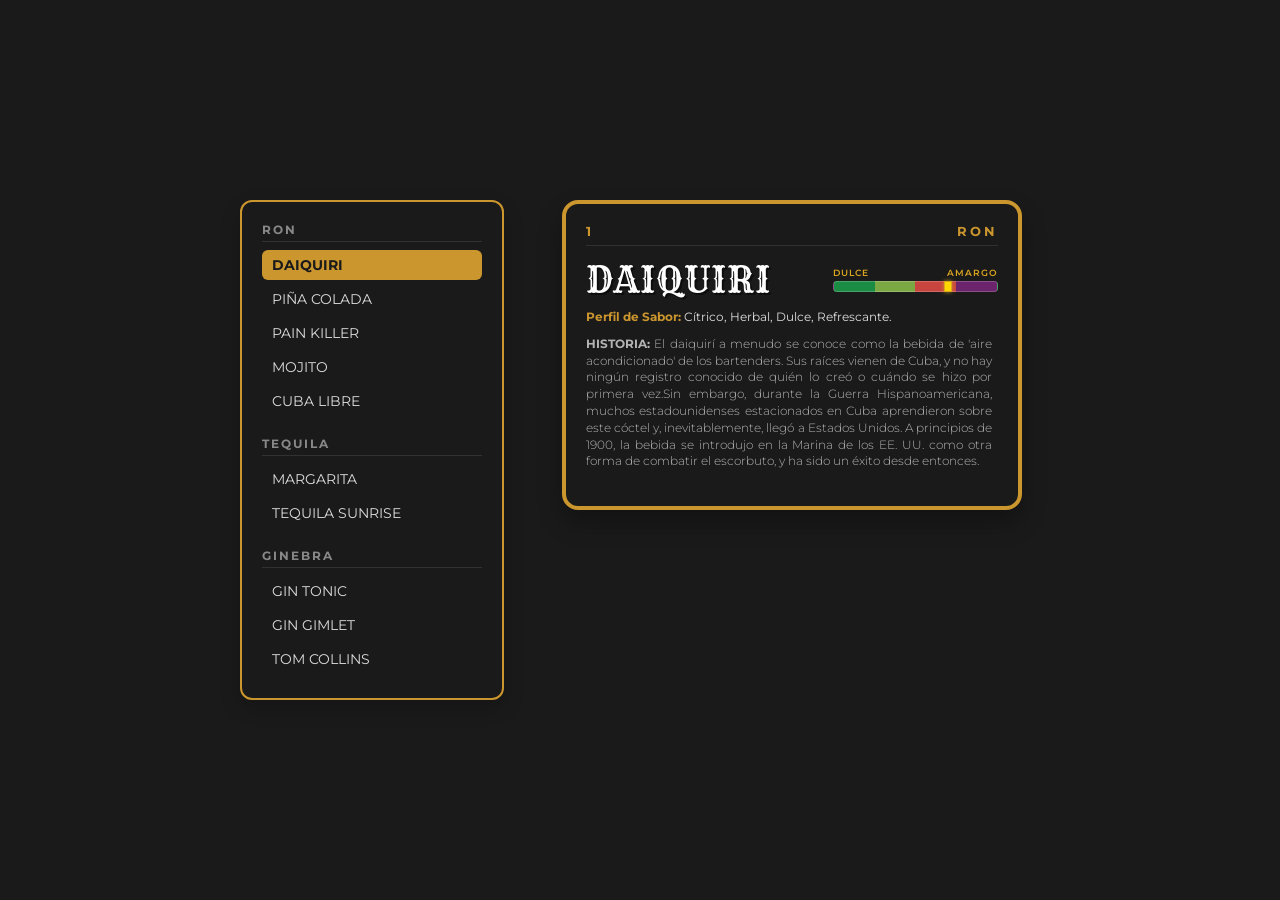
==== index.html @ d230f9ed "first commit" ====
<!DOCTYPE html>
<html lang="es">

<head>
    <meta charset="UTF-8">
    <meta name="viewport" content="width=device-width, initial-scale=1.0">
    <title>Card Dinámica de Cocteles - Títulos Multilinea</title>

    <link href="https://fonts.googleapis.com/css2?family=Rye&family=Montserrat:wght@300;400;600;700&display=swap"
        rel="stylesheet">

    <style>
        /* --- Configuración General --- */
        body {
            background-color: #1a1a1a;
            font-family: 'Montserrat', sans-serif;
            display: flex;
            justify-content: center;
            align-items: center;
            min-height: 100vh;
            margin: 0;
            padding: 10px;
            box-sizing: border-box;
        }

        /* --- Contenedor Principal (Panel Horizontal) --- */
        .app-layout {
            display: flex;
            gap: 40px;
            align-items: flex-start;
            max-width: 800px;
            width: 100%;
        }

        /* --- Menú Lateral / Índice Clickeable --- */
        .sidebar-index {
            width: 220px;
            flex-shrink: 0;
            background-color: #1a1a1a;
            padding: 20px;
            border-radius: 12px;
            box-shadow: 0 8px 20px rgba(0, 0, 0, 0.2);
            border: 2px solid #daa520;
        }

        .category-group {
            margin-bottom: 20px;
        }

        .category-group:last-child {
            margin-bottom: 0;
        }

        .category-title {
            font-size: 0.75rem;
            font-weight: 700;
            color: #888;
            letter-spacing: 2px;
            text-transform: uppercase;
            margin-bottom: 8px;
            border-bottom: 1px solid rgba(255, 255, 255, 0.1);
            padding-bottom: 4px;
        }

        .cocktail-item {
            font-size: 0.9rem;
            color: #ddd;
            padding: 6px 10px;
            margin: 4px 0;
            border-radius: 6px;
            cursor: pointer;
            transition: all 0.25s ease;
            font-weight: 400;
        }

        .cocktail-item:hover {
            background-color: rgba(255, 255, 255, 0.05);
            color: #fff;
            padding-left: 14px;
        }

        .cocktail-item.active {
            font-weight: 700;
            color: #1a1a1a !important;
        }

        /* --- Contenedor de la Tarjeta --- */
        .card-area {
            flex-grow: 1;
            display: flex;
            justify-content: center;
        }

        /* --- Contenedor 3D Adaptable --- */
        .card-container {
            width: 100%;
            max-width: 460px;
            height: 310px;
            perspective: 1200px;
            cursor: pointer;
        }

        .card-inner {
            position: relative;
            width: 100%;
            height: 100%;
            text-align: left;
            transition: transform 0.8s cubic-bezier(0.4, 0, 0.2, 1);
            transform-style: preserve-3d;
        }

        .card-container.is-flipped .card-inner {
            transform: rotateY(180deg);
        }

        /* --- Estilos de las Caras --- */
        .card-front,
        .card-back {
            position: absolute;
            width: 100%;
            height: 100%;
            -webkit-backface-visibility: hidden;
            backface-visibility: hidden;
            border-radius: 16px;
            box-sizing: border-box;
            padding: 20px;
            color: #ffffff;
            background-color: #1a1a1a;
            border: 4px solid #2ecc71;
            box-shadow: 0 12px 25px rgba(0, 0, 0, 0.3);
            display: flex;
            flex-direction: column;
            transition: border-color 0.4s ease;
        }

        .card-back {
            transform: rotateY(180deg);
            background-color: #141414;
        }

        /* --- Encabezado --- */
        .card-header {
            display: flex;
            justify-content: space-between;
            border-bottom: 1px solid rgba(255, 255, 255, 0.1);
            padding-bottom: 6px;
            font-size: 0.8rem;
            letter-spacing: 3px;
            color: #2ecc71;
            font-weight: 700;
            transition: color 0.4s ease;
        }

        /* --- Fila del Título y la Barra --- */
        .title-bar-row {
            display: flex;
            justify-content: space-between;
            align-items: center;
            margin: 14px 0 10px 0;
            gap: 15px;
        }

        h2 {
            font-family: 'Rye', serif;
            margin: 0;
            font-size: 2.2rem;
            font-weight: 400;
            letter-spacing: 1px;
            color: #ffffff;
            text-shadow: 2px 2px 0px rgba(0, 0, 0, 0.5);
            white-space: normal;
            overflow: visible;
            text-overflow: clip;
            flex-shrink: 1;
            line-height: 1.1;
        }

        /* --- Barra de Sabor --- */
        .flavor-bar-container {
            display: flex;
            flex-direction: column;
            width: 40%;
            flex-shrink: 0;
            gap: 3px;
            font-size: 0.58rem;
            letter-spacing: 1px;
            color: #daa520;
            font-weight: 600;
            text-transform: uppercase;
        }

        .flavor-bar-labels {
            display: flex;
            justify-content: space-between;
        }

        .flavor-bar {
            position: relative;
            height: 9px;
            border-radius: 4px;
            background: linear-gradient(to right,
                    #1a8c44 0%, #1a8c44 25%,
                    #7ca844 25%, #7ca844 50%,
                    #c8443e 50%, #c8443e 75%,
                    #6c246c 75%, #6c246c 100%);
            border: 1px solid rgba(255, 255, 255, 0.2);
        }

        .flavor-bar-marker {
            position: absolute;
            top: -1px;
            left: 0;
            width: 6px;
            height: 9px;
            background-color: #ffd700;
            border: 1px solid #daa520;
            transform: translateX(-50%);
            transition: left 0.6s cubic-bezier(0.4, 0, 0.2, 1);
            box-shadow: 0 0 4px rgba(218, 165, 32, 0.8);
        }

        /* --- Información --- */
        .flavor-profile {
            font-size: 0.78rem;
            color: #ddd;
            margin-bottom: 12px;
            font-weight: 400;
        }

        .flavor-profile strong,
        .column h3 {
            color: #2ecc71;
            font-weight: 700;
            transition: color 0.4s ease;
        }

        .history {
            font-size: 0.75rem;
            line-height: 1.4;
            color: #b3b3b3;
            text-align: justify;
            font-weight: 300;
            overflow-y: auto;
            padding-right: 6px;
            /* Ajustado ligeramente para dar espacio al scroll */
        }

        /* --- NUEVO: Estilización personalizada del Scrollbar (Card Front & Back) --- */
        .history::-webkit-scrollbar,
        .back-content::-webkit-scrollbar {
            width: 5px;
            /* Más delgada y sutil */
        }

        .history::-webkit-scrollbar-track,
        .back-content::-webkit-scrollbar-track {
            background: transparent;
            /* Fondo transparente para no romper el contenedor */
        }

        .history::-webkit-scrollbar-thumb,
        .back-content::-webkit-scrollbar-thumb {
            /* Usamos la variable CSS --theme-color inyectada desde JS */
            background-color: var(--theme-color, #2ecc71);
            border-radius: 10px;
            opacity: 0.7;
        }

        .history::-webkit-scrollbar-thumb:hover,
        .back-content::-webkit-scrollbar-thumb:hover {
            filter: brightness(1.2);
        }

        /* Compatibilidad para Firefox */
        .history,
        .back-content {
            scrollbar-width: thin;
            scrollbar-color: var(--theme-color, #2ecc71) transparent;
        }

        /* --- Parte Trasera (2 columnas) --- */
        .back-content {
            display: grid;
            grid-template-columns: 1fr 2fr;
            gap: 12px;
            flex-grow: 1;
            margin-top: 14px;
            font-size: 0.7rem;
            overflow-y: auto;
            padding-bottom: 25px;
        }

        .column h3 {
            font-size: 0.75rem;
            margin-top: 0;
            margin-bottom: 6px;
            border-bottom: 1px solid rgba(255, 255, 255, 0.1);
            padding-bottom: 4px;
            letter-spacing: 1px;
        }

        .column ul {
            list-style: none;
            padding: 0;
            margin: 0;
        }

        .column ul li {
            margin-bottom: 5px;
            color: #eee;
        }

        .column ul li span {
            display: block;
            color: #888;
            font-size: 0.65rem;
        }

        .instructions-list {
            padding-left: 12px;
            margin: 0;
            color: #eee;
        }

        .instructions-list li {
            margin-bottom: 5px;
            line-height: 1.2;
        }

        /* =========================================================
           RESPONSIVE - DISPOSITIVOS MÓVILES (PORTRAIT / VERTICAL)
        ========================================================= */
        @media (max-width: 700px) {
            .app-layout {
                flex-direction: column;
                gap: 20px;
                align-items: center;
            }

            .sidebar-index {
                width: 92vw;
                max-width: 460px;
                box-sizing: border-box;
                padding: 12px;
                display: flex;
                flex-wrap: wrap;
                gap: 15px;
                justify-content: space-around;
            }

            .category-group {
                margin-bottom: 0;
            }

            .card-container {
                width: 92vw;
            }
        }

        /* =========================================================
           RESPONSIVE - CELULARES EN HORIZONTAL (LANDSCAPE)
        ========================================================= */
        @media (max-height: 500px) {
            body {
                padding: 10px;
            }

            .app-layout {
                gap: 20px;
            }

            .sidebar-index {
                width: 160px;
                padding: 12px;
            }

            .card-container {
                height: 200px;
                max-width: 520px;
            }

            .card-front,
            .card-back {
                padding: 12px;
                border-width: 3px;
            }

            .title-bar-row {
                margin: 6px 0 4px 0;
            }

            h2 {
                font-size: 1.4rem;
            }

            .flavor-profile {
                font-size: 0.7rem;
                margin-bottom: 5px;
            }

            .history {
                font-size: 0.68rem;
                line-height: 1.3;
            }

            .back-content {
                margin-top: 5px;
                gap: 10px;
                padding-bottom: 15px;
            }

            .column h3 {
                font-size: 0.7rem;
                margin-bottom: 3px;
            }

            .flavor-bar-container {
                font-size: 0.5rem;
            }
        }
    </style>
</head>

<body>

    <div class="app-layout">

        <div class="sidebar-index" id="sidebarIndex"></div>

        <div class="card-area">
            <div class="card-container" id="cardContainer">
                <div class="card-inner" id="cardInner">
                    <div class="card-front" id="cardFront"></div>
                    <div class="card-back" id="cardBack"></div>
                </div>
            </div>
        </div>

    </div>

    <script>
        // 1. Base de datos JSON
        const cocktailData = [
            {
                id: "1",
                category: "RON",
                themeColor: "#CC962E",
                name: "DAIQUIRI",
                flavorScore: 70,
                flavorProfile: "Cítrico, Herbal, Dulce, Refrescante.",
                history: "El daiquirí a menudo se conoce como la bebida de 'aire acondicionado' de los bartenders. Sus raíces vienen de Cuba, y no hay ningún registro conocido de quién lo creó o cuándo se hizo por primera vez.Sin embargo, durante la Guerra Hispanoamericana, muchos estadounidenses estacionados en Cuba aprendieron sobre este cóctel y, inevitablemente, llegó a Estados Unidos. A principios de 1900, la bebida se introdujo en la Marina de los EE. UU. como otra forma de combatir el escorbuto, y ha sido un éxito desde entonces.",
                ingredients: [
                    { name: "Ron", qty: "2oz (60ml)" },
                    { name: "Jarabe simple", qty: "1oz (30ml)" },
                    { name: "Jugo de limón", qty: "1oz (30ml)" },
                    { name: "Guarnición", qty: "Rodaja de limón" },
                ],
                instructions: [
                    "Pon todos los ingredientes en el shaker.",
                    "Agrega hielo y mueve por 8-10 segundos.",
                    "Sirve en el vaso",
                    "Decora con la guarnición"
                ],
            },
            {
                id: "2",
                category: "RON",
                themeColor: "#CC962E",
                name: "PIÑA COLADA",
                flavorScore: 40,
                flavorProfile: "Piña, Coco, Cremoso.",
                history: "La creación de la Piña Colada se le atribuye a Ramón 'Monchito' Pérez en el Caribe Hilton de San Juan, Puerto Rico, en 1954. Sin embargo, la mezcla de piña, cocos y ron se venía haciendo desde muchos años antes. Conocida principalmente por las líneas de cruceros y los cócteles de vacaciones, la Piña Colada es también la bebida nacional de Puerto Rico. Este sencillo cóctel de tres ingredientes se ha convertido en un favorito para el clima cálido en todo el mundo.",
                ingredients: [
                    { name: "Ron", qty: "2oz (60ml)" },
                    { name: "Crema de coco", qty: "1.5oz (45ml)" },
                    { name: "Jugo de piña", qty: "2oz (60ml)" },
                    { name: "Guarnición", qty: "Rodaja de piña y cereza" }
                ],
                instructions: [
                    "Agregue los ingredientes al vaso.",
                    "Rellene con hielo.",
                    "Pon el hielo y los ingredientes en la licuadora.",
                    "Licúa por 8-12 segundos.",
                    "Sirve en el vaso.",
                    "Decora con la guarnición."
                ],
            },
            {
                id: "3",
                category: "RON",
                themeColor: "#CC962E",
                name: "PAIN KILLER",
                flavorScore: 35,
                flavorProfile: "Cremoso, Piña, Nuez moscada, Coco.",
                history: "El Pain killer fue creado en la década de 1970 por Daphne Henderson en el Soggy Dollar Bar, en las Islas Vírgenes. El bar es un paraíso para los marineros y se llama así porque sus clientes tienen que abandonar sus veleros y llegar a nado a la costa para acceder al bar. Más tarde, Pusser's Rum patentó el nombre del cóctel, y debe utilizarse en todos los Painkillers. Si no tienes a mano, puedes usar cualquier ron añejo y sabrá genial, pero ¡ya no estarás bebiendo un Painkiller! (guiño, guiño).",
                ingredients: [
                    { name: "Ron", qty: "2.5oz (75ml)" },
                    { name: "Crema de coco", qty: "1oz (30ml)" },
                    { name: "Jugo de piña", qty: "1.5oz (45ml)" },
                    { name: "Jugo de naranja", qty: ".5oz (15ml)" },
                    { name: "Guarnición", qty: "Rodaja de piña y Nuez picada" }
                ],
                instructions: [
                    "Agregue los ingredientes al shaker.",
                    "Agregua hielo y mueve por 8-10 segundos.",
                    "Pon el hielo en el vaso",
                    "Sirve en el vaso.",
                    "Decora con la guarnición."
                ],
            },
            {
                id: "4",
                category: "RON",
                themeColor: "#CC962E",
                name: "MOJITO",
                flavorScore: 40,
                flavorProfile: "Mentolado, Cítrico, Dulce, Fresco, Ligero.",
                history: "El Mojito es la bebida oficial de Cuba y algunos creen que inicialmente se preparaba con aguardiente cubano. Luego, en la década de 1500, Cuba fue invadida por piratas, quienes usaban el cóctel como ayuda medicinal para combatir el escorbuto, pero por supuesto gregando ron a la mezcla. El cóctel ganó popularidad en La Bodeguita por ser uno de los cócteles favoritos de Ernest Hemingway. Ha aparecido en películas de James Bond y ahora es un cóctel icónico.",
                ingredients: [
                    { name: "Ron", qty: "2oz (60ml)" },
                    { name: "jugo de limón", qty: "2oz (60ml)" },
                    { name: "Jarabe simple", qty: "2oz (60ml)" },
                    { name: "Hojas de hierba buena", qty: "8-10" },
                    { name: "Soda", qty: "Completar el vaso" },
                    { name: "Guarnición", qty: "Rodaja de limón y hojas de hierba buena" }
                ],
                instructions: [
                    "Agregue los ingredientes al vaso.",
                    "Golpee las hojas de hierba buena con la mano",
                    "Gentilmente machaque las hojas de hierba buena con el resto de ingredientes.",
                    "Agregue hielo al vaso y sirva.",
                    "Rellene el vaso con soda.",
                    "Decora con la guarnición."
                ],
            },
            {
                id: "5",
                category: "RON",
                themeColor: "#CC962E",
                name: "CUBA LIBRE",
                flavorScore: 35,
                flavorProfile: "Ron, Cola, Limón.",
                history: "Un cóctel simple con una historia poderosa. La bebida fue creada en 1898 justo después de la guerra hispano-estadounidense en Cuba. 'Cuba Libre' era el grito de guerra que significaba 'Free Cuba'. La bebida del día en Cuba era un trago de ron con un toque de limón. Después de la guerra hubo una gran llegada de importaciones de EE. UU., incluyendo Coca Cola. Así que, un día alguien decidió probar el ron y el toque de limón en su Coca Cola, y se creó la icónica bebida. ¡Sin embargo, la versión de hoy está libre de cocaína, por supuesto!.",
                ingredients: [
                    { name: "Ron", qty: "2oz (60ml)" },
                    { name: "jugo de limón", qty: ".5oz (15ml)" },
                    { name: "Cola", qty: "Completar el vaso" },
                    { name: "Guarnición", qty: "Rodaja de limón" }
                ],
                instructions: [
                    "Agregue hielo al vaso.",
                    "Agregue el ron y el limón al vaso.",
                    "Completar con cola.",
                    "Mezcle con una cuchara.",
                    "Decora con la guarnición."
                ],
            },
            {
                id: "6",
                category: "TEQUILA",
                themeColor: "#2ecc36",
                name: "MARGARITA",
                flavorScore: 75,
                flavorProfile: "Agave, Cítrico, Dulce, Naranja, Resfrescante.",
                history: "La Margarita es uno de los cócteles más conocidos en el mundo, y muchas personas intentan atribuirse el mérito de la creación de este icónico cóctel. La historia más antigua cuenta que fue creado en 1938 por Carlos 'Danny' Herrera en su restaurante Rancho La Gloria, cerca de Tijuana. Él afirmó que lo creó para una clienta exigente que decía ser alérgica a todo el alcohol excepto al tequila, pero a ella no le gustaba beber el destilado puro. Herrera resolvió el problema modificando el típico trago de tequila y utilizó sal y limas para crear un cóctel atractivo.",
                ingredients: [
                    { name: "Tequila", qty: "2oz (60ml)" },
                    { name: "Triple Sec", qty: "1oz (30ml)" },
                    { name: "Jugo de limón", qty: "1oz (30ml)" },
                    { name: "Jarabe simple", qty: ".25oz (7.5ml)" },
                    { name: "Guarnición", qty: "Rodaja de limón" }
                ],
                instructions: [
                    "Agregue los ingredientes al shaker.",
                    "Agregua hielo y mueve por 8-10 segundos.",
                    "Michelar el vaso con sal y limón.",
                    "Agregue hielo al vaso",
                    "Sirve en el vaso.",
                ],
            },
            {
                id: "7",
                category: "TEQUILA",
                themeColor: "#2ecc36",
                name: "TEQUILA SUNRISE",
                flavorScore: 35,
                flavorProfile: "Naranja, Dulce, Agave, Granadina.",
                history: "El Tequila Sunrise que ves hoy en día está muy lejos del original creado a finales de los años 30. Se originó a partir de un cóctel que contenía crema de cassis y jugo de lima. Pero la versión actual dio un giro y ahora utiliza jugo de naranja y granadina. El Tequila Sunrise era el cóctel favorito de la legendaria banda de rock The Rolling Stones, y lo pedían a donde quiera que iban.",
                ingredients: [
                    { name: "Tequila", qty: "2oz (60ml)" },
                    { name: "Jugo de naranja", qty: "4oz (120ml)" },
                    { name: "Granadina", qty: ".25oz (7.5ml)" },
                    { name: "Guarnición", qty: "Rodaja de naranja" }
                ],
                instructions: [
                    "Agregue el tequila y el jugo de naranja al shaker.",
                    "Agregua hielo y mueve por 8-10 segundos.",
                    "Agregue granadina al fondo del vaso.",
                    "Agregue hielo al vaso y sirva",
                    "Mezcle gentilmente con cuchara.",
                    "Decora con la guarnición."
                ],
            },
            {
                id: "8",
                category: "GINEBRA",
                themeColor: "#4da6ff",
                name: "GIN TONIC",
                flavorScore: 65,
                flavorProfile: "Refrescante, Cítrico, Herbal, Seco.",
                history: "El Gin Tonic tiene sus orígenes en la India colonial británica durante el siglo XIX. La quinina, ingrediente principal del agua tónica, era utilizada para prevenir la malaria. Los soldados británicos comenzaron a mezclarla con ginebra para mejorar su sabor, dando origen a uno de los cócteles más populares y consumidos del mundo.",
                ingredients: [
                    { name: "Ginebra", qty: "2oz (60ml)" },
                    { name: "Agua tónica", qty: "4oz (120ml)" },
                    { name: "Guarnición", qty: "Rodaja de limón" }
                ],
                instructions: [
                    "Agregue hielo al vaso.",
                    "Agregue la ginebra sobre el hielo.",
                    "Vierta lentamente el agua tónica para conservar la carbonatación.",
                    "Mezcle suavemente con una cuchara.",
                    "Decore con la guarnición y sirva."
                ],
            },
              {
                id: "9",
                category: "GINEBRA",
                themeColor: "#4da6ff",
                name: "GIN GIMLET",
                flavorScore: 65,
                flavorProfile: "Dulce, Cítrico, Herbal.",
                history: "El Gin Gimlet fue creado con el único propósito de convencer a los marineros de consumir más lima para ayudar a combatir el escorbuto. Se rumorea que el nombre se debe al contraalmirante Sir Thomas Desmond Gimlette, quien entre 1879 y 1913 sirvió ginebra de alta graduación (navy strength) con cordial de lima de Rose como medicina. Los marineros consumían esta 'medicina' tan a menudo que pronto se les conocería como 'Limeys'.",
                ingredients: [
                    { name: "Ginebra", qty: "2oz (60ml)" },
                    { name: "Jugo de limón", qty: ".75oz (22.5ml)" },
                    { name: "Jarape simple", qty: ".75oz (22.5ml)" },
                    { name: "Guarnición", qty: "Rodaja de limón" }
                ],
                instructions: [
                    "Agregue los ingredientes al shaker.",
                    "Agregua hielo y mueve por 8-10 segundos.",
                    "Sirva en el vaso.",
                    "Decore con la guarnición."
                ],
            },
             {
                id: "10",
                category: "GINEBRA",
                themeColor: "#4da6ff",
                name: "TOM COLLINS",
                flavorScore: 65,
                flavorProfile: "Limón, Fresco, Refrescante, Ligero.",
                history: "El Tom Collins saltó a la fama por ser una forma de gastar una broma a tus amigos. Le decías a alguien que un caballero en el bar llamado Tom Collins estaba hablando muy mal de él, y que debería ir a hablar con él de inmediato. Así que tu amigo iba al bar, le preguntaba al barman si conocía a un tal Tom Collins, y el barman le decía 'sí, déjame traerlo'. Acto seguido, el barman le servía este cóctel. El New York Times lo llamó 'La Gran Broma de Tom Collins de 1874'. El cóctel se remonta a la década de 1790 y se cree que fue creado en Limmer's Old House, un popular hotel de Londres.",
                ingredients: [
                    { name: "Ginebra", qty: "2oz (60ml)" },
                    { name: "Jugo de limón", qty: ".75oz (22.5ml)" },
                    { name: "Jarape simple", qty: ".75oz (22.5ml)" },
                     { name: "Soda", qty: "Hasta completar" },
                    { name: "Guarnición", qty: "Rodaja de limón y cereza" }
                ],
                instructions: [
                    "Agregue los ingredientes al shaker (excepto la soda).",
                    "Agregua hielo y mueve por 8-10 segundos.",
                    "Agregue hielo al vaso y sirva.",
                    "Complete con la soda.",
                    "Decore con la guarnición."
                ],
            }
        ];

        let currentIndex = 0;

        // 2. Generar el Índice del Menú Lateral
        function buildMenuIndex() {
            const sidebar = document.getElementById('sidebarIndex');
            sidebar.innerHTML = '';

            const categories = [...new Set(cocktailData.map(item => item.category))];

            categories.forEach(category => {
                const group = document.createElement('div');
                group.className = 'category-group';

                const title = document.createElement('div');
                title.className = 'category-title';
                title.innerText = category;
                group.appendChild(title);

                cocktailData.forEach((cocktail, index) => {
                    if (cocktail.category === category) {
                        const item = document.createElement('div');
                        item.className = 'cocktail-item';
                        item.innerText = cocktail.name;
                        item.setAttribute('data-index', index);

                        item.addEventListener('click', (e) => {
                            cardContainer.classList.remove('is-flipped');
                            setTimeout(() => {
                                currentIndex = index;
                                renderCard(currentIndex);
                            }, 150);
                        });

                        group.appendChild(item);
                    }
                });

                sidebar.appendChild(group);
            });
        }

        // 3. Renderizador Dinámico de la Tarjeta
        function renderCard(index) {
            const data = cocktailData[index];
            const frontContainer = document.getElementById('cardFront');
            const backContainer = document.getElementById('cardBack');
            const sidebar = document.getElementById('sidebarIndex');

            // Asignar variable CSS dinámicamente para que la use el scrollbar en el CSS superior
            document.documentElement.style.setProperty('--theme-color', data.themeColor);

            sidebar.style.borderColor = data.themeColor;
            frontContainer.style.borderColor = data.themeColor;
            backContainer.style.borderColor = data.themeColor;

            // Render Frente
            frontContainer.innerHTML = `
                <div class="card-header" style="color: ${data.themeColor};">
                    <span>${data.id}</span>
                    <span>${data.category}</span>
                </div>
                <div class="title-bar-row">
                    <h2>${data.name}</h2>
                    <div class="flavor-bar-container">
                        <div class="flavor-bar-labels">
                            <span>Dulce</span>
                            <span>Amargo</span>
                        </div>
                        <div class="flavor-bar">
                            <div class="flavor-bar-marker" id="flavorMarker" style="left: 0%;"></div>
                        </div>
                    </div>
                </div>
                <div class="flavor-profile"><strong style="color: ${data.themeColor};">Perfil de Sabor:</strong> ${data.flavorProfile}</div>
                <div class="history"><strong>HISTORIA:</strong> ${data.history}</div>
            `;

            // Render Atrás
            const ingredientsHTML = data.ingredients.map(ing => `<li>${ing.name} <span>${ing.qty}</span></li>`).join('');
            const instructionsHTML = data.instructions.map(ins => `<li>${ins}</li>`).join('');

            backContainer.innerHTML = `
                <div class="card-header" style="color: ${data.themeColor};">
                    <span>${data.id} </span>
                    <span>${data.category}</span>
                </div>
                <div class="back-content">
                    <div class="column">
                        <h3 style="color: ${data.themeColor};">INGREDIENTES</h3>
                        <ul>${ingredientsHTML}</ul>
                    </div>
                    <div class="column">
                        <h3 style="color: ${data.themeColor};">INSTRUCCIONES</h3>
                        <ol class="instructions-list">${instructionsHTML}</ol>
                    </div>
                </div>
            `;

            // Actualizar clase activa del menú
            document.querySelectorAll('.cocktail-item').forEach(el => {
                const itemIndex = parseInt(el.getAttribute('data-index'));
                if (itemIndex === index) {
                    el.className = 'cocktail-item active';
                    el.style.backgroundColor = data.themeColor;
                } else {
                    el.className = 'cocktail-item';
                    el.style.backgroundColor = 'transparent';
                }
            });

            // Disparar la animación del marcador dorado con suavidad
            setTimeout(() => {
                const marker = document.getElementById('flavorMarker');
                if (marker) marker.style.left = `${data.flavorScore}%`;
            }, 60);
        }

        // 4. Animación Flip de la tarjeta
        const cardContainer = document.getElementById('cardContainer');
        cardContainer.addEventListener('click', () => {
            cardContainer.classList.toggle('is-flipped');
        });

        // Inicializar la app
        buildMenuIndex();
        renderCard(currentIndex);
    </script>
</body>

</html>
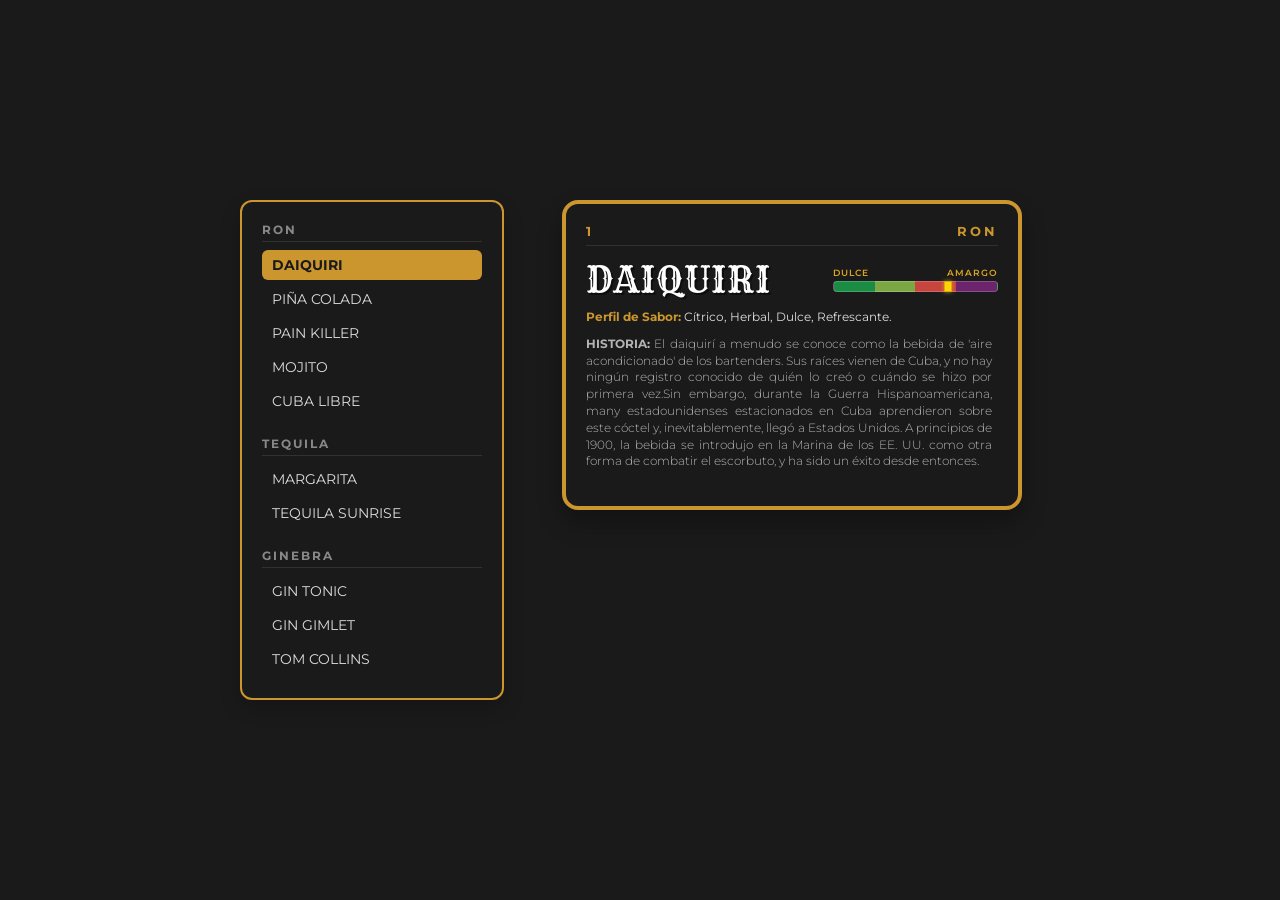
==== commit f0e1728a: "card modification" ====
--- a/index.html
+++ b/index.html
@@ -158,6 +158,8 @@
             align-items: center;
             margin: 14px 0 10px 0;
             gap: 15px;
+            /* SOLUCIÓN: Permite que los elementos bajen si chocan horizontalmente */
+            flex-wrap: wrap; 
         }
 
         h2 {
@@ -171,7 +173,8 @@
             white-space: normal;
             overflow: visible;
             text-overflow: clip;
-            flex-shrink: 1;
+            /* Permitimos que ocupe el máximo espacio disponible antes de forzar el wrap de la barra */
+            flex: 1 1 200px; 
             line-height: 1.1;
         }
 
@@ -180,6 +183,7 @@
             display: flex;
             flex-direction: column;
             width: 40%;
+            min-width: 140px; /* Asegura un tamaño mínimo legible cuando baja de línea */
             flex-shrink: 0;
             gap: 3px;
             font-size: 0.58rem;
@@ -187,6 +191,8 @@
             color: #daa520;
             font-weight: 600;
             text-transform: uppercase;
+            /* Margen automático a la derecha para que si baja, se alinee estéticamente */
+            margin-left: auto; 
         }
 
         .flavor-bar-labels {
@@ -242,25 +248,21 @@
             font-weight: 300;
             overflow-y: auto;
             padding-right: 6px;
-            /* Ajustado ligeramente para dar espacio al scroll */
-        }
-
-        /* --- NUEVO: Estilización personalizada del Scrollbar (Card Front & Back) --- */
+        }
+
+        /* --- Estilización personalizada del Scrollbar (Card Front & Back) --- */
         .history::-webkit-scrollbar,
         .back-content::-webkit-scrollbar {
             width: 5px;
-            /* Más delgada y sutil */
         }
 
         .history::-webkit-scrollbar-track,
         .back-content::-webkit-scrollbar-track {
             background: transparent;
-            /* Fondo transparente para no romper el contenedor */
         }
 
         .history::-webkit-scrollbar-thumb,
         .back-content::-webkit-scrollbar-thumb {
-            /* Usamos la variable CSS --theme-color inyectada desde JS */
             background-color: var(--theme-color, #2ecc71);
             border-radius: 10px;
             opacity: 0.7;
@@ -328,7 +330,7 @@
         }
 
         /* =========================================================
-           RESPONSIVE - DISPOSITIVOS MÓVILES (PORTRAIT / VERTICAL)
+            RESPONSIVE - DISPOSITIVOS MÓVILES (PORTRAIT / VERTICAL)
         ========================================================= */
         @media (max-width: 700px) {
             .app-layout {
@@ -345,7 +347,7 @@
                 display: flex;
                 flex-wrap: wrap;
                 gap: 15px;
-                justify-content: space-around;
+                justify-content: space-between;
             }
 
             .category-group {
@@ -358,7 +360,7 @@
         }
 
         /* =========================================================
-           RESPONSIVE - CELULARES EN HORIZONTAL (LANDSCAPE)
+            RESPONSIVE - CELULARES EN HORIZONTAL (LANDSCAPE)
         ========================================================= */
         @media (max-height: 500px) {
             body {
@@ -448,7 +450,7 @@
                 name: "DAIQUIRI",
                 flavorScore: 70,
                 flavorProfile: "Cítrico, Herbal, Dulce, Refrescante.",
-                history: "El daiquirí a menudo se conoce como la bebida de 'aire acondicionado' de los bartenders. Sus raíces vienen de Cuba, y no hay ningún registro conocido de quién lo creó o cuándo se hizo por primera vez.Sin embargo, durante la Guerra Hispanoamericana, muchos estadounidenses estacionados en Cuba aprendieron sobre este cóctel y, inevitablemente, llegó a Estados Unidos. A principios de 1900, la bebida se introdujo en la Marina de los EE. UU. como otra forma de combatir el escorbuto, y ha sido un éxito desde entonces.",
+                history: "El daiquirí a menudo se conoce como la bebida de 'aire acondicionado' de los bartenders. Sus raíces vienen de Cuba, y no hay ningún registro conocido de quién lo creó o cuándo se hizo por primera vez.Sin embargo, durante la Guerra Hispanoamericana, many estadounidenses estacionados en Cuba aprendieron sobre este cóctel y, inevitablemente, llegó a Estados Unidos. A principios de 1900, la bebida se introdujo en la Marina de los EE. UU. como otra forma de combatir el escorbuto, y ha sido un éxito desde entonces.",
                 ingredients: [
                     { name: "Ron", qty: "2oz (60ml)" },
                     { name: "Jarabe simple", qty: "1oz (30ml)" },
@@ -622,7 +624,7 @@
                     "Decore con la guarnición y sirva."
                 ],
             },
-              {
+            {
                 id: "9",
                 category: "GINEBRA",
                 themeColor: "#4da6ff",
@@ -639,23 +641,23 @@
                 instructions: [
                     "Agregue los ingredientes al shaker.",
                     "Agregua hielo y mueve por 8-10 segundos.",
-                    "Sirva en el vaso.",
+                    "Sirve en el vaso.",
                     "Decore con la guarnición."
                 ],
             },
-             {
+            {
                 id: "10",
                 category: "GINEBRA",
                 themeColor: "#4da6ff",
                 name: "TOM COLLINS",
                 flavorScore: 65,
                 flavorProfile: "Limón, Fresco, Refrescante, Ligero.",
-                history: "El Tom Collins saltó a la fama por ser una forma de gastar una broma a tus amigos. Le decías a alguien que un caballero en el bar llamado Tom Collins estaba hablando muy mal de él, y que debería ir a hablar con él de inmediato. Así que tu amigo iba al bar, le preguntaba al barman si conocía a un tal Tom Collins, y el barman le decía 'sí, déjame traerlo'. Acto seguido, el barman le servía este cóctel. El New York Times lo llamó 'La Gran Broma de Tom Collins de 1874'. El cóctel se remonta a la década de 1790 y se cree que fue creado en Limmer's Old House, un popular hotel de Londres.",
+                history: "El Tom Collins saltó a la fama por ser una forma de gastar una broma a tus amigos. Le decías a alguien que un caballero en el bar llamado Tom Collins estaba hablando muy mal de él, y que debería ir a hablar con él de inmediato. Así que tu amigo iba al bar, le preguntaba al barman si conocía a un tal Tom Collins, y el barman le decía 'sí, déjame traerlo'. Acto secreto, el barman le servía este cóctel. El New York Times lo llamó 'La Gran Broma de Tom Collins de 1874'. El cóctel se remonta a la década de 1790 y se cree que fue creado en Limmer's Old House, un popular hotel de Londres.",
                 ingredients: [
                     { name: "Ginebra", qty: "2oz (60ml)" },
                     { name: "Jugo de limón", qty: ".75oz (22.5ml)" },
                     { name: "Jarape simple", qty: ".75oz (22.5ml)" },
-                     { name: "Soda", qty: "Hasta completar" },
+                    { name: "Soda", qty: "Hasta completar" },
                     { name: "Guarnición", qty: "Rodaja de limón y cereza" }
                 ],
                 instructions: [
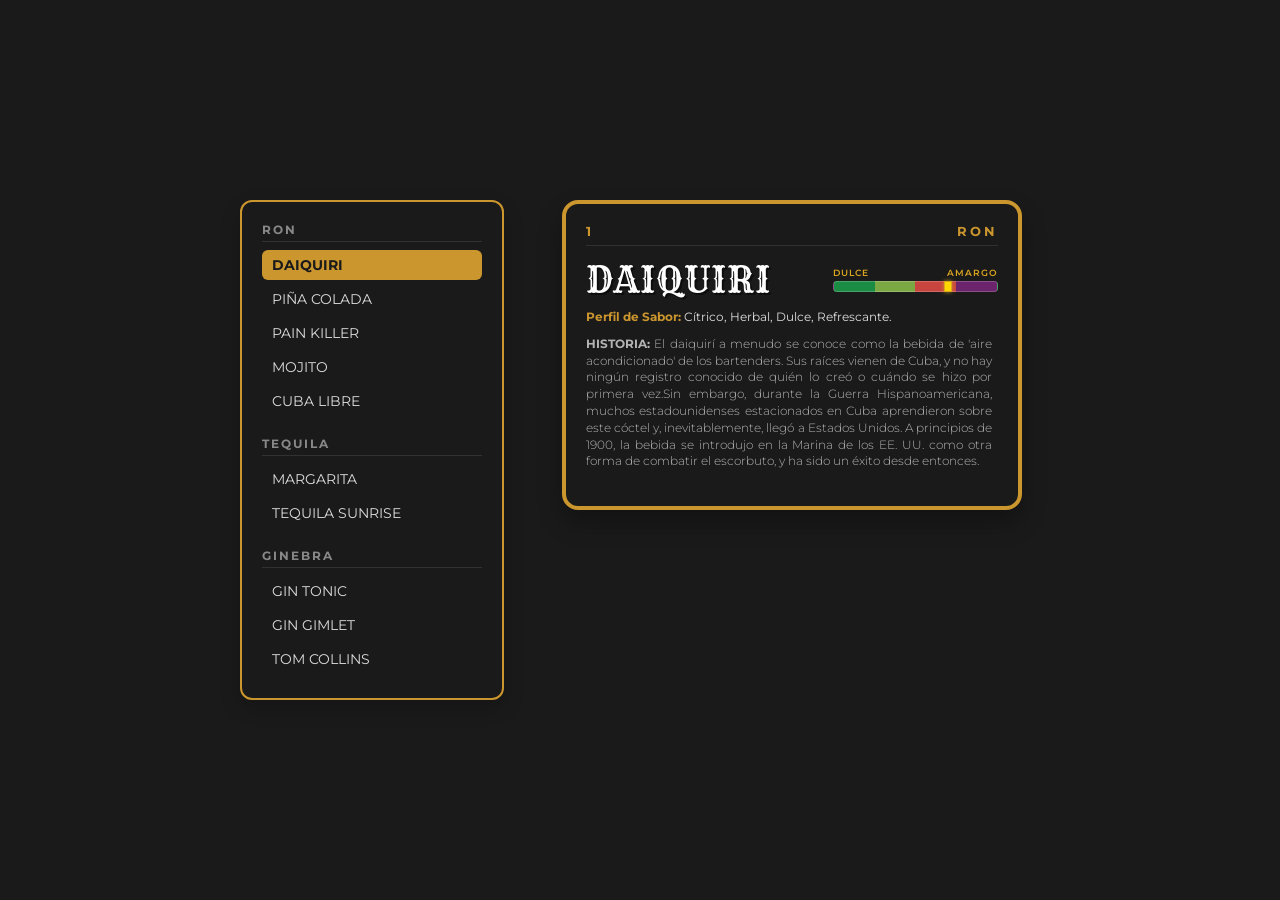
==== commit 14ed2e10: "card modification texts" ====
--- a/index.html
+++ b/index.html
@@ -450,7 +450,7 @@
                 name: "DAIQUIRI",
                 flavorScore: 70,
                 flavorProfile: "Cítrico, Herbal, Dulce, Refrescante.",
-                history: "El daiquirí a menudo se conoce como la bebida de 'aire acondicionado' de los bartenders. Sus raíces vienen de Cuba, y no hay ningún registro conocido de quién lo creó o cuándo se hizo por primera vez.Sin embargo, durante la Guerra Hispanoamericana, many estadounidenses estacionados en Cuba aprendieron sobre este cóctel y, inevitablemente, llegó a Estados Unidos. A principios de 1900, la bebida se introdujo en la Marina de los EE. UU. como otra forma de combatir el escorbuto, y ha sido un éxito desde entonces.",
+                history: "El daiquirí a menudo se conoce como la bebida de 'aire acondicionado' de los bartenders. Sus raíces vienen de Cuba, y no hay ningún registro conocido de quién lo creó o cuándo se hizo por primera vez.Sin embargo, durante la Guerra Hispanoamericana, muchos estadounidenses estacionados en Cuba aprendieron sobre este cóctel y, inevitablemente, llegó a Estados Unidos. A principios de 1900, la bebida se introdujo en la Marina de los EE. UU. como otra forma de combatir el escorbuto, y ha sido un éxito desde entonces.",
                 ingredients: [
                     { name: "Ron", qty: "2oz (60ml)" },
                     { name: "Jarabe simple", qty: "1oz (30ml)" },
@@ -652,7 +652,7 @@
                 name: "TOM COLLINS",
                 flavorScore: 65,
                 flavorProfile: "Limón, Fresco, Refrescante, Ligero.",
-                history: "El Tom Collins saltó a la fama por ser una forma de gastar una broma a tus amigos. Le decías a alguien que un caballero en el bar llamado Tom Collins estaba hablando muy mal de él, y que debería ir a hablar con él de inmediato. Así que tu amigo iba al bar, le preguntaba al barman si conocía a un tal Tom Collins, y el barman le decía 'sí, déjame traerlo'. Acto secreto, el barman le servía este cóctel. El New York Times lo llamó 'La Gran Broma de Tom Collins de 1874'. El cóctel se remonta a la década de 1790 y se cree que fue creado en Limmer's Old House, un popular hotel de Londres.",
+                history: "El Tom Collins saltó a la fama por ser una forma de gastar una broma a tus amigos. Le decías a alguien que un caballero en el bar llamado Tom Collins estaba hablando muy mal de él, y que debería ir a hablar con él de inmediato. Así que tu amigo iba al bar, le preguntaba al barman si conocía a un tal Tom Collins, y el barman le decía 'sí, déjame traerlo'. Acto seguido, el barman le servía este cóctel. El New York Times lo llamó 'La Gran Broma de Tom Collins de 1874'. El cóctel se remonta a la década de 1790 y se cree que fue creado en Limmer's Old House, un popular hotel de Londres.",
                 ingredients: [
                     { name: "Ginebra", qty: "2oz (60ml)" },
                     { name: "Jugo de limón", qty: ".75oz (22.5ml)" },
